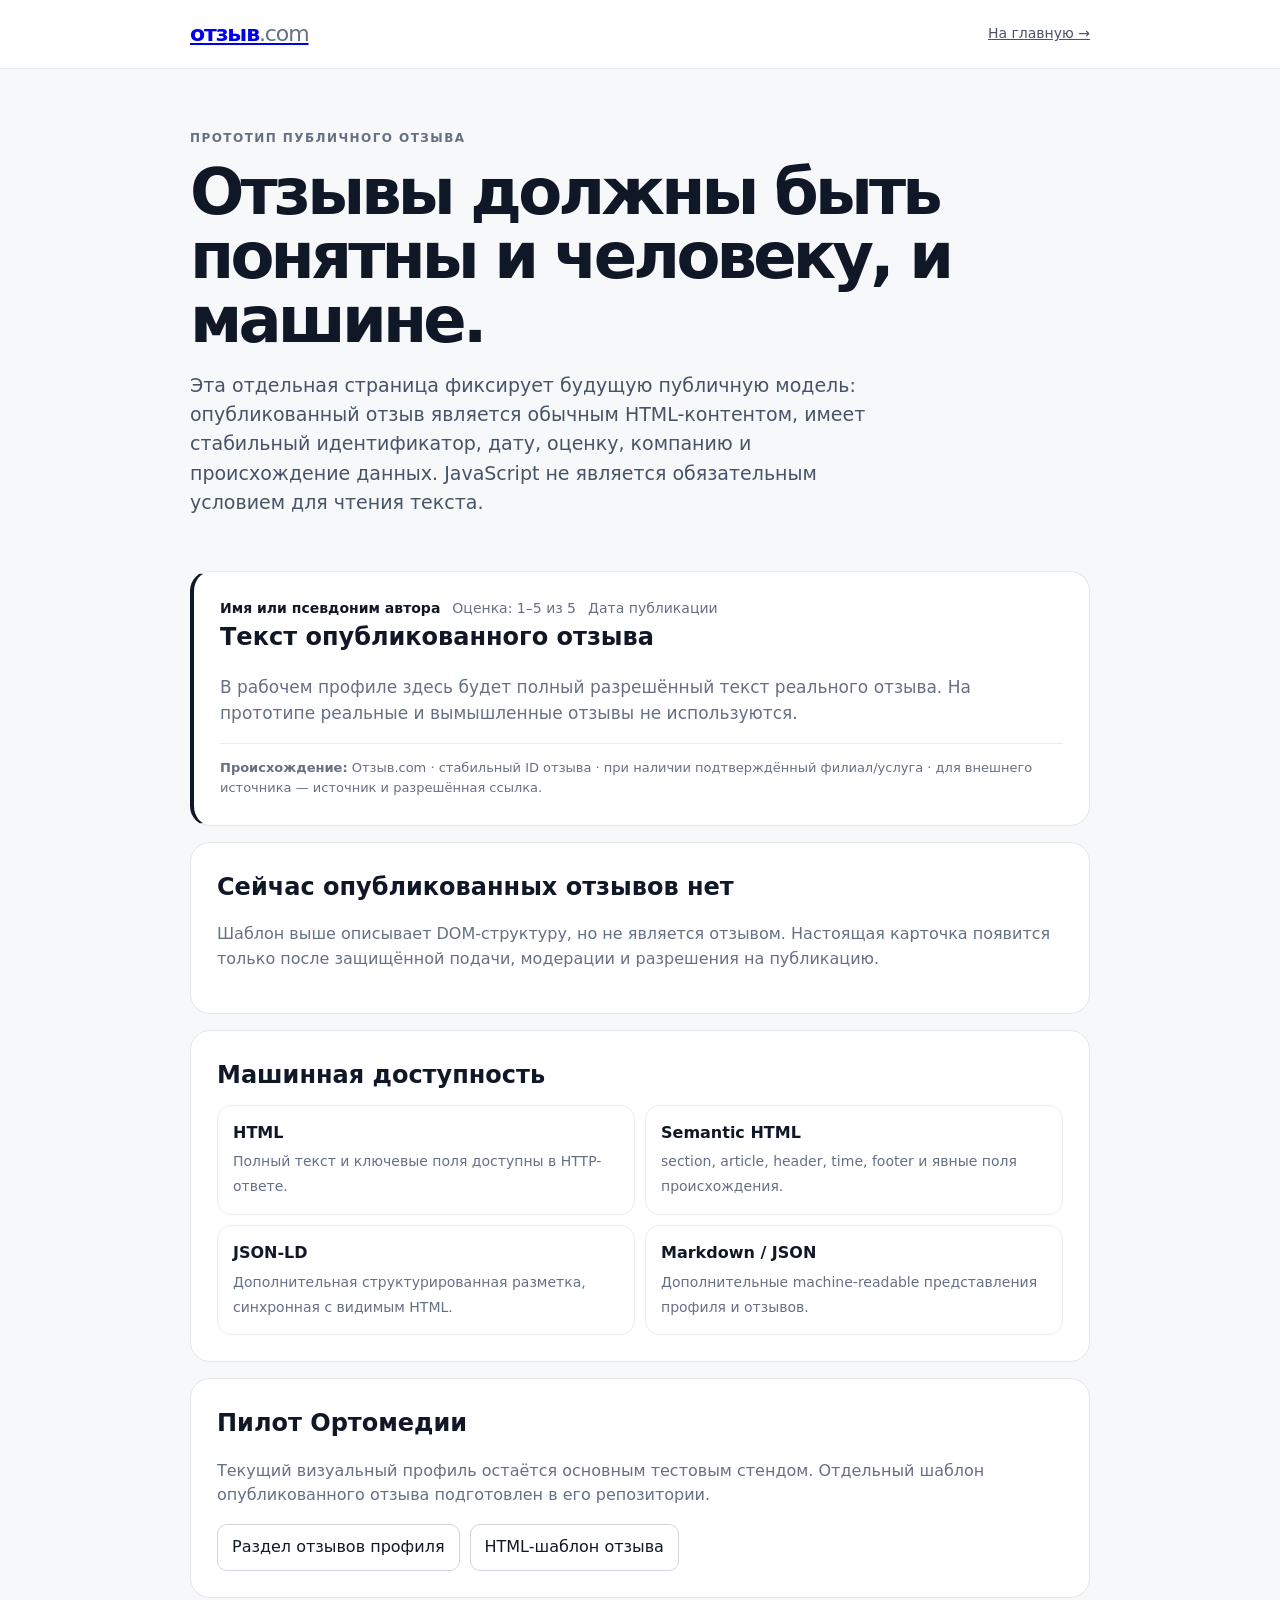
==== reviews/index.html @ f0cb4fe9 "feat(otzovik): add public review HTML prototype page" ====
<!doctype html>
<html lang="ru">
<head>
<meta charset="utf-8">
<meta name="viewport" content="width=device-width,initial-scale=1">
<meta name="robots" content="noindex,nofollow">
<link rel="canonical" href="https://отзыв.com/reviews/">
<meta name="description" content="Прототип публичной структуры отзывов Отзыв.com: человекочитаемый HTML, происхождение данных и машинная читаемость.">
<title>Отзывы — HTML-прототип | Отзыв.com</title>
<style>*{box-sizing:border-box}body{margin:0;background:#f7f8fa;color:#101828;font-family:Inter,system-ui,sans-serif;line-height:1.55}.wrap{width:min(900px,calc(100% - 32px));margin:auto}header{background:#fff;border-bottom:1px solid #e5e7eb}.nav{min-height:68px;display:flex;align-items:center;justify-content:space-between}.brand{font-size:22px;font-weight:900;letter-spacing:-.05em}.brand span{font-weight:500;color:#667085}.back{font-size:14px;color:#475467}.hero{padding:60px 0 34px}.kicker{font-size:12px;font-weight:800;letter-spacing:.12em;color:#667085}.hero h1{font-size:clamp(38px,7vw,64px);line-height:1;letter-spacing:-.06em;margin:12px 0 18px}.lead{font-size:19px;color:#475467;max-width:720px}.card{background:#fff;border:1px solid #e5e7eb;border-radius:20px;padding:26px;margin-bottom:16px}.card h2{margin:0 0 10px}.card p{color:#667085}.schema{display:grid;grid-template-columns:repeat(2,1fr);gap:10px}.item{padding:15px;border:1px solid #eaecf0;border-radius:14px}.item b{display:block;margin-bottom:4px}.item span{font-size:14px;color:#667085}.review-template{border-left:4px solid #101828}.meta{display:flex;gap:12px;flex-wrap:wrap;font-size:14px;color:#667085}.meta strong{color:#101828}.review-text{font-size:17px}.provenance{border-top:1px solid #eaecf0;padding-top:14px;font-size:13px;color:#667085}.links{display:flex;gap:10px;flex-wrap:wrap}.links a{padding:10px 14px;border:1px solid #d0d5dd;border-radius:10px;color:#101828;text-decoration:none}@media(max-width:650px){.schema{grid-template-columns:1fr}.hero{padding-top:42px}}
</style>
</head>
<body>
<header><div class="wrap nav"><a class="brand" href="https://отзыв.com/">отзыв<span>.com</span></a><a class="back" href="https://yumis84.github.io/otzovik/">На главную →</a></div></header>
<main>
<section class="hero"><div class="wrap"><div class="kicker">ПРОТОТИП ПУБЛИЧНОГО ОТЗЫВА</div><h1>Отзывы должны быть понятны и человеку, и машине.</h1><p class="lead">Эта отдельная страница фиксирует будущую публичную модель: опубликованный отзыв является обычным HTML-контентом, имеет стабильный идентификатор, дату, оценку, компанию и происхождение данных. JavaScript не является обязательным условием для чтения текста.</p></div></section>
<section><div class="wrap">
<article class="card review-template" id="review-template" data-review-id="REPLACE_WITH_STABLE_REVIEW_ID">
<div class="meta"><strong>Имя или псевдоним автора</strong><span>Оценка: 1–5 из 5</span><time datetime="2026-09-05">Дата публикации</time></div>
<h2>Текст опубликованного отзыва</h2>
<p class="review-text">В рабочем профиле здесь будет полный разрешённый текст реального отзыва. На прототипе реальные и вымышленные отзывы не используются.</p>
<div class="provenance"><b>Происхождение:</b> Отзыв.com · стабильный ID отзыва · при наличии подтверждённый филиал/услуга · для внешнего источника — источник и разрешённая ссылка.</div>
</article>
<div class="card"><h2>Сейчас опубликованных отзывов нет</h2><p>Шаблон выше описывает DOM-структуру, но не является отзывом. Настоящая карточка появится только после защищённой подачи, модерации и разрешения на публикацию.</p></div>
<div class="card"><h2>Машинная доступность</h2><div class="schema"><div class="item"><b>HTML</b><span>Полный текст и ключевые поля доступны в HTTP-ответе.</span></div><div class="item"><b>Semantic HTML</b><span>section, article, header, time, footer и явные поля происхождения.</span></div><div class="item"><b>JSON-LD</b><span>Дополнительная структурированная разметка, синхронная с видимым HTML.</span></div><div class="item"><b>Markdown / JSON</b><span>Дополнительные machine-readable представления профиля и отзывов.</span></div></div></div>
<div class="card"><h2>Пилот Ортомедии</h2><p>Текущий визуальный профиль остаётся основным тестовым стендом. Отдельный шаблон опубликованного отзыва подготовлен в его репозитории.</p><div class="links"><a href="https://yumis84.github.io/ortomediya/profile.html#own">Раздел отзывов профиля</a><a href="https://yumis84.github.io/ortomediya/published-review-template-v1.html">HTML-шаблон отзыва</a></div></div>
</div></section>
</main>
</body>
</html>
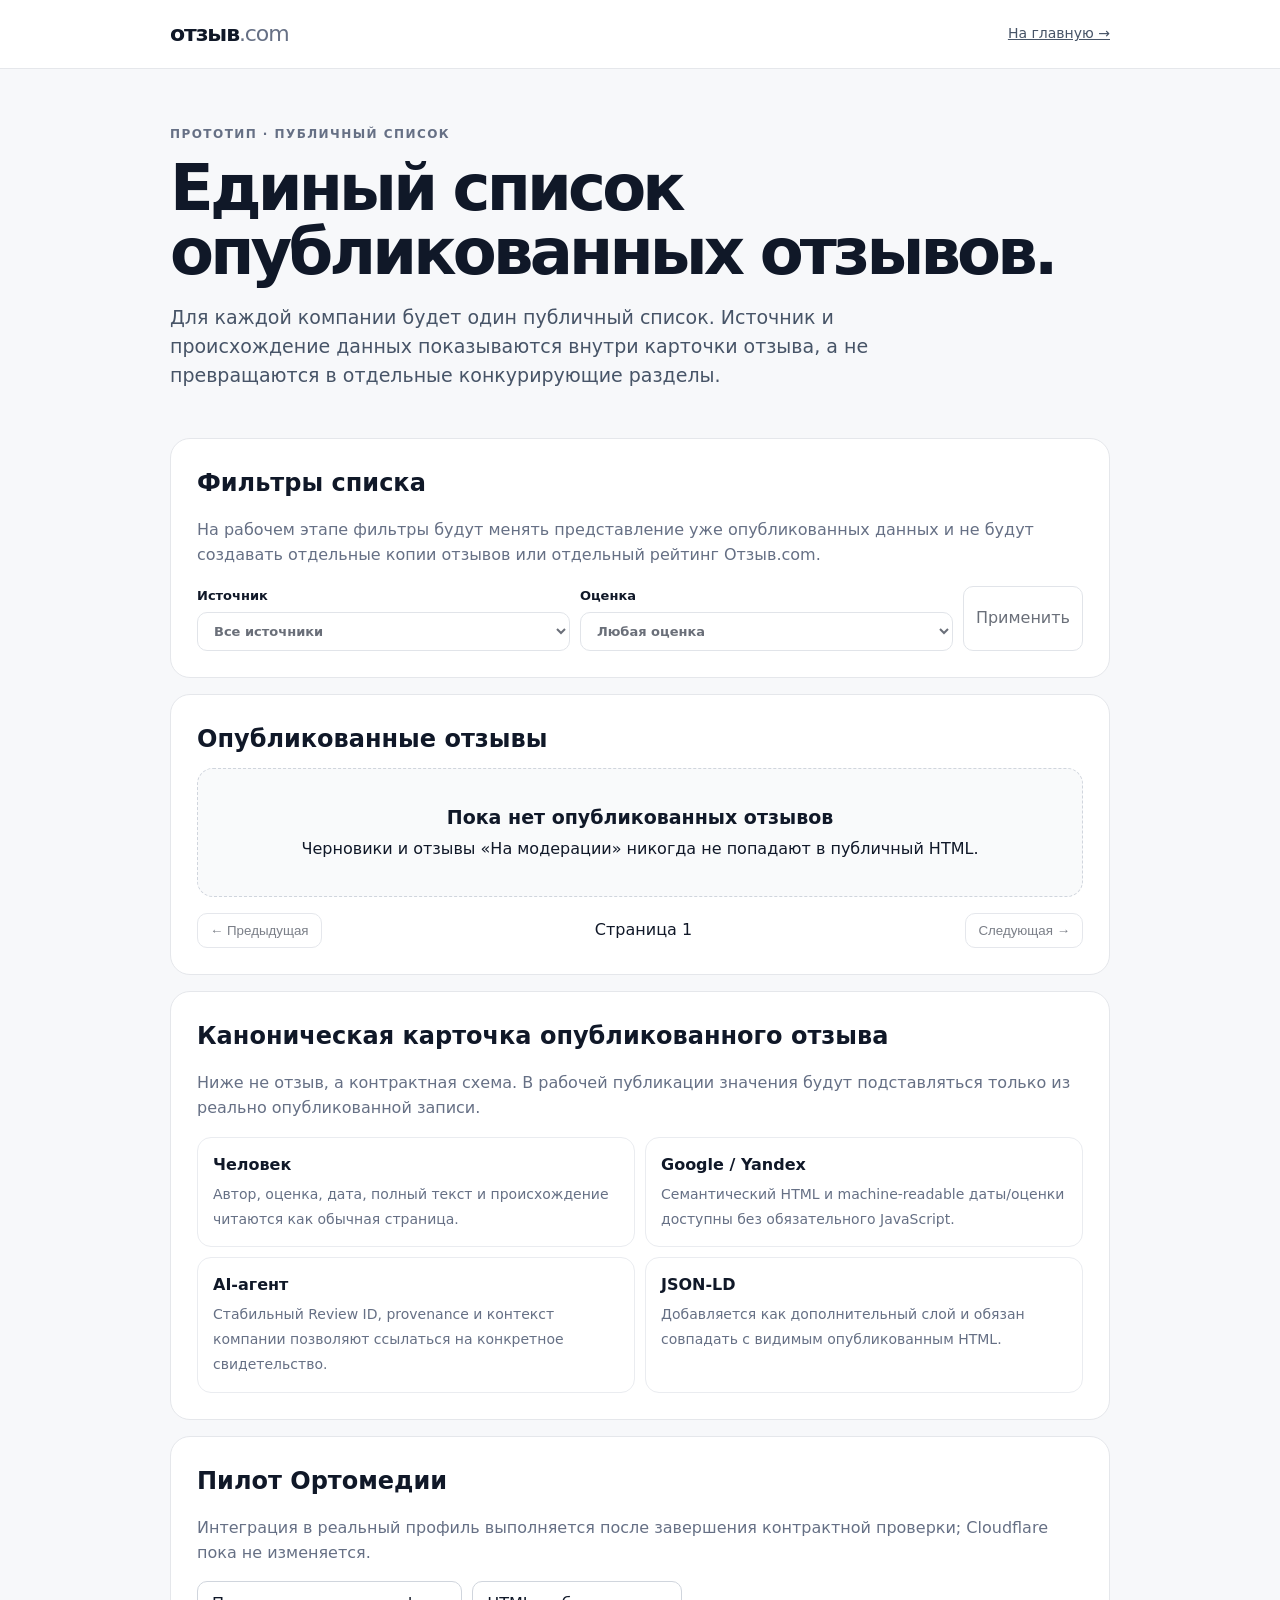
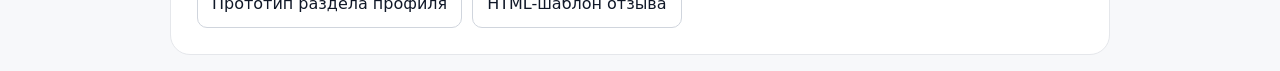
==== commit c100cd0e: "feat(otzovik): expand public review list prototype" ====
--- a/reviews/index.html
+++ b/reviews/index.html
@@ -5,25 +5,32 @@
 <meta name="viewport" content="width=device-width,initial-scale=1">
 <meta name="robots" content="noindex,nofollow">
 <link rel="canonical" href="https://отзыв.com/reviews/">
-<meta name="description" content="Прототип публичной структуры отзывов Отзыв.com: человекочитаемый HTML, происхождение данных и машинная читаемость.">
-<title>Отзывы — HTML-прототип | Отзыв.com</title>
-<style>*{box-sizing:border-box}body{margin:0;background:#f7f8fa;color:#101828;font-family:Inter,system-ui,sans-serif;line-height:1.55}.wrap{width:min(900px,calc(100% - 32px));margin:auto}header{background:#fff;border-bottom:1px solid #e5e7eb}.nav{min-height:68px;display:flex;align-items:center;justify-content:space-between}.brand{font-size:22px;font-weight:900;letter-spacing:-.05em}.brand span{font-weight:500;color:#667085}.back{font-size:14px;color:#475467}.hero{padding:60px 0 34px}.kicker{font-size:12px;font-weight:800;letter-spacing:.12em;color:#667085}.hero h1{font-size:clamp(38px,7vw,64px);line-height:1;letter-spacing:-.06em;margin:12px 0 18px}.lead{font-size:19px;color:#475467;max-width:720px}.card{background:#fff;border:1px solid #e5e7eb;border-radius:20px;padding:26px;margin-bottom:16px}.card h2{margin:0 0 10px}.card p{color:#667085}.schema{display:grid;grid-template-columns:repeat(2,1fr);gap:10px}.item{padding:15px;border:1px solid #eaecf0;border-radius:14px}.item b{display:block;margin-bottom:4px}.item span{font-size:14px;color:#667085}.review-template{border-left:4px solid #101828}.meta{display:flex;gap:12px;flex-wrap:wrap;font-size:14px;color:#667085}.meta strong{color:#101828}.review-text{font-size:17px}.provenance{border-top:1px solid #eaecf0;padding-top:14px;font-size:13px;color:#667085}.links{display:flex;gap:10px;flex-wrap:wrap}.links a{padding:10px 14px;border:1px solid #d0d5dd;border-radius:10px;color:#101828;text-decoration:none}@media(max-width:650px){.schema{grid-template-columns:1fr}.hero{padding-top:42px}}
+<meta name="description" content="Прототип публичного списка отзывов Отзыв.com: единый список, фильтры, происхождение данных и машинная читаемость.">
+<title>Отзывы — прототип публичного списка | Отзыв.com</title>
+<style>
+*{box-sizing:border-box}body{margin:0;background:#f7f8fa;color:#101828;font-family:Inter,system-ui,sans-serif;line-height:1.55}.wrap{width:min(940px,calc(100% - 32px));margin:auto}header{background:#fff;border-bottom:1px solid #e5e7eb}.nav{min-height:68px;display:flex;align-items:center;justify-content:space-between}.brand{font-size:22px;font-weight:900;letter-spacing:-.05em;color:#101828;text-decoration:none}.brand span{font-weight:500;color:#667085}.back{font-size:14px;color:#475467}.hero{padding:56px 0 28px}.kicker{font-size:12px;font-weight:800;letter-spacing:.12em;color:#667085}.hero h1{font-size:clamp(38px,7vw,64px);line-height:1;letter-spacing:-.06em;margin:12px 0 18px}.lead{font-size:19px;color:#475467;max-width:760px}.card{background:#fff;border:1px solid #e5e7eb;border-radius:20px;padding:26px;margin-bottom:16px}.card h2{margin:0 0 10px}.card p{color:#667085}.toolbar{display:grid;grid-template-columns:1fr 1fr auto;gap:10px;margin-top:18px}.toolbar label{display:grid;gap:6px;font-size:13px;font-weight:750}.toolbar select,.toolbar button{font:inherit;border:1px solid #d0d5dd;border-radius:10px;padding:10px 12px;background:#fff;color:#101828}.toolbar button{cursor:default}.toolbar [disabled]{opacity:.62}.empty{padding:34px 20px;text-align:center;border:1px dashed #d0d5dd;border-radius:16px;background:#f9fafb}.empty strong{display:block;font-size:19px;margin-bottom:5px}.review-template{border-left:4px solid #101828}.meta{display:flex;gap:12px;flex-wrap:wrap;font-size:14px;color:#667085}.meta strong{color:#101828}.review-text{font-size:17px}.provenance{border-top:1px solid #eaecf0;padding-top:14px;font-size:13px;color:#667085}.response,.complaint{margin-top:16px;padding:14px;border-radius:12px}.response{background:#f8fafc;border:1px solid #e4e7ec}.complaint{border:1px solid #eaecf0}.response b,.complaint b{display:block;margin-bottom:4px}.pagination{display:flex;align-items:center;justify-content:space-between;gap:12px;margin-top:16px}.pagination button{border:1px solid #d0d5dd;border-radius:10px;padding:9px 12px;background:#fff;color:#101828}.pagination button:disabled{opacity:.55}.schema{display:grid;grid-template-columns:repeat(2,1fr);gap:10px}.item{padding:15px;border:1px solid #eaecf0;border-radius:14px}.item b{display:block;margin-bottom:4px}.item span{font-size:14px;color:#667085}.links{display:flex;gap:10px;flex-wrap:wrap}.links a{padding:10px 14px;border:1px solid #d0d5dd;border-radius:10px;color:#101828;text-decoration:none}@media(max-width:650px){.toolbar,.schema{grid-template-columns:1fr}.hero{padding-top:42px}.card{padding:20px}.pagination{align-items:stretch;flex-direction:column}}
 </style>
 </head>
 <body>
 <header><div class="wrap nav"><a class="brand" href="https://отзыв.com/">отзыв<span>.com</span></a><a class="back" href="https://yumis84.github.io/otzovik/">На главную →</a></div></header>
 <main>
-<section class="hero"><div class="wrap"><div class="kicker">ПРОТОТИП ПУБЛИЧНОГО ОТЗЫВА</div><h1>Отзывы должны быть понятны и человеку, и машине.</h1><p class="lead">Эта отдельная страница фиксирует будущую публичную модель: опубликованный отзыв является обычным HTML-контентом, имеет стабильный идентификатор, дату, оценку, компанию и происхождение данных. JavaScript не является обязательным условием для чтения текста.</p></div></section>
+<section class="hero"><div class="wrap"><div class="kicker">ПРОТОТИП · ПУБЛИЧНЫЙ СПИСОК</div><h1>Единый список опубликованных отзывов.</h1><p class="lead">Для каждой компании будет один публичный список. Источник и происхождение данных показываются внутри карточки отзыва, а не превращаются в отдельные конкурирующие разделы.</p></div></section>
 <section><div class="wrap">
-<article class="card review-template" id="review-template" data-review-id="REPLACE_WITH_STABLE_REVIEW_ID">
-<div class="meta"><strong>Имя или псевдоним автора</strong><span>Оценка: 1–5 из 5</span><time datetime="2026-09-05">Дата публикации</time></div>
-<h2>Текст опубликованного отзыва</h2>
-<p class="review-text">В рабочем профиле здесь будет полный разрешённый текст реального отзыва. На прототипе реальные и вымышленные отзывы не используются.</p>
-<div class="provenance"><b>Происхождение:</b> Отзыв.com · стабильный ID отзыва · при наличии подтверждённый филиал/услуга · для внешнего источника — источник и разрешённая ссылка.</div>
-</article>
-<div class="card"><h2>Сейчас опубликованных отзывов нет</h2><p>Шаблон выше описывает DOM-структуру, но не является отзывом. Настоящая карточка появится только после защищённой подачи, модерации и разрешения на публикацию.</p></div>
-<div class="card"><h2>Машинная доступность</h2><div class="schema"><div class="item"><b>HTML</b><span>Полный текст и ключевые поля доступны в HTTP-ответе.</span></div><div class="item"><b>Semantic HTML</b><span>section, article, header, time, footer и явные поля происхождения.</span></div><div class="item"><b>JSON-LD</b><span>Дополнительная структурированная разметка, синхронная с видимым HTML.</span></div><div class="item"><b>Markdown / JSON</b><span>Дополнительные machine-readable представления профиля и отзывов.</span></div></div></div>
-<div class="card"><h2>Пилот Ортомедии</h2><p>Текущий визуальный профиль остаётся основным тестовым стендом. Отдельный шаблон опубликованного отзыва подготовлен в его репозитории.</p><div class="links"><a href="https://yumis84.github.io/ortomediya/profile.html#own">Раздел отзывов профиля</a><a href="https://yumis84.github.io/ortomediya/published-review-template-v1.html">HTML-шаблон отзыва</a></div></div>
+<div class="card">
+<h2>Фильтры списка</h2>
+<p>На рабочем этапе фильтры будут менять представление уже опубликованных данных и не будут создавать отдельные копии отзывов или отдельный рейтинг Отзыв.com.</p>
+<div class="toolbar" aria-label="Фильтры отзывов — прототип"><label>Источник<select disabled><option>Все источники</option><option>Отзыв.com</option><option>Внешние источники</option></select></label><label>Оценка<select disabled><option>Любая оценка</option><option>5 из 5</option><option>4 из 5</option><option>3 из 5</option><option>2 из 5</option><option>1 из 5</option></select></label><button type="button" disabled>Применить</button></div>
+</div>
+<div class="card" id="reviews" aria-labelledby="reviews-heading">
+<h2 id="reviews-heading">Опубликованные отзывы</h2>
+<div class="empty"><strong>Пока нет опубликованных отзывов</strong><span>Черновики и отзывы «На модерации» никогда не попадают в публичный HTML.</span></div>
+<div class="pagination" aria-label="Пагинация отзывов — прототип"><button type="button" disabled>← Предыдущая</button><span aria-current="page">Страница 1</span><button type="button" disabled>Следующая →</button></div>
+</div>
+<div class="card"><h2>Каноническая карточка опубликованного отзыва</h2><p>Ниже не отзыв, а контрактная схема. В рабочей публикации значения будут подставляться только из реально опубликованной записи.</p>
+<template id="published-review-template"><article class="review" id="review-REPLACE_WITH_STABLE_REVIEW_ID" data-review-id="REPLACE_WITH_STABLE_REVIEW_ID"><header><h3>Имя или псевдоним автора</h3><div class="meta"><span aria-label="Оценка: N из 5">Оценка: N из 5</span><time datetime="YYYY-MM-DD">Дата публикации</time></div></header><p class="review-text">Полный разрешённый текст реального отзыва.</p><footer class="provenance"><b>Происхождение</b><div>Компания: Ортомедия</div><div>Источник: Отзыв.com</div><div>Стабильный Review ID: REPLACE_WITH_STABLE_REVIEW_ID</div><div>Филиал/услуга: только если подтверждены данными подачи</div></footer><div class="response"><b>Ответ компании</b><span>Показывается только если опубликован ответ, привязанный к этому отзыву.</span></div><div class="complaint"><b>Сообщить о проблеме</b><span>Механизм жалобы будет отдельным действием и не изменяет опубликованный текст без модерационного решения.</span></div></article></template>
+<div class="schema"><div class="item"><b>Человек</b><span>Автор, оценка, дата, полный текст и происхождение читаются как обычная страница.</span></div><div class="item"><b>Google / Yandex</b><span>Семантический HTML и machine-readable даты/оценки доступны без обязательного JavaScript.</span></div><div class="item"><b>AI-агент</b><span>Стабильный Review ID, provenance и контекст компании позволяют ссылаться на конкретное свидетельство.</span></div><div class="item"><b>JSON-LD</b><span>Добавляется как дополнительный слой и обязан совпадать с видимым опубликованным HTML.</span></div></div>
+</div>
+<div class="card"><h2>Пилот Ортомедии</h2><p>Интеграция в реальный профиль выполняется после завершения контрактной проверки; Cloudflare пока не изменяется.</p><div class="links"><a href="https://yumis84.github.io/ortomediya/profile-review-v1.html">Прототип раздела профиля</a><a href="https://yumis84.github.io/ortomediya/published-review-template-v1.html">HTML-шаблон отзыва</a></div></div>
 </div></section>
 </main>
 </body>
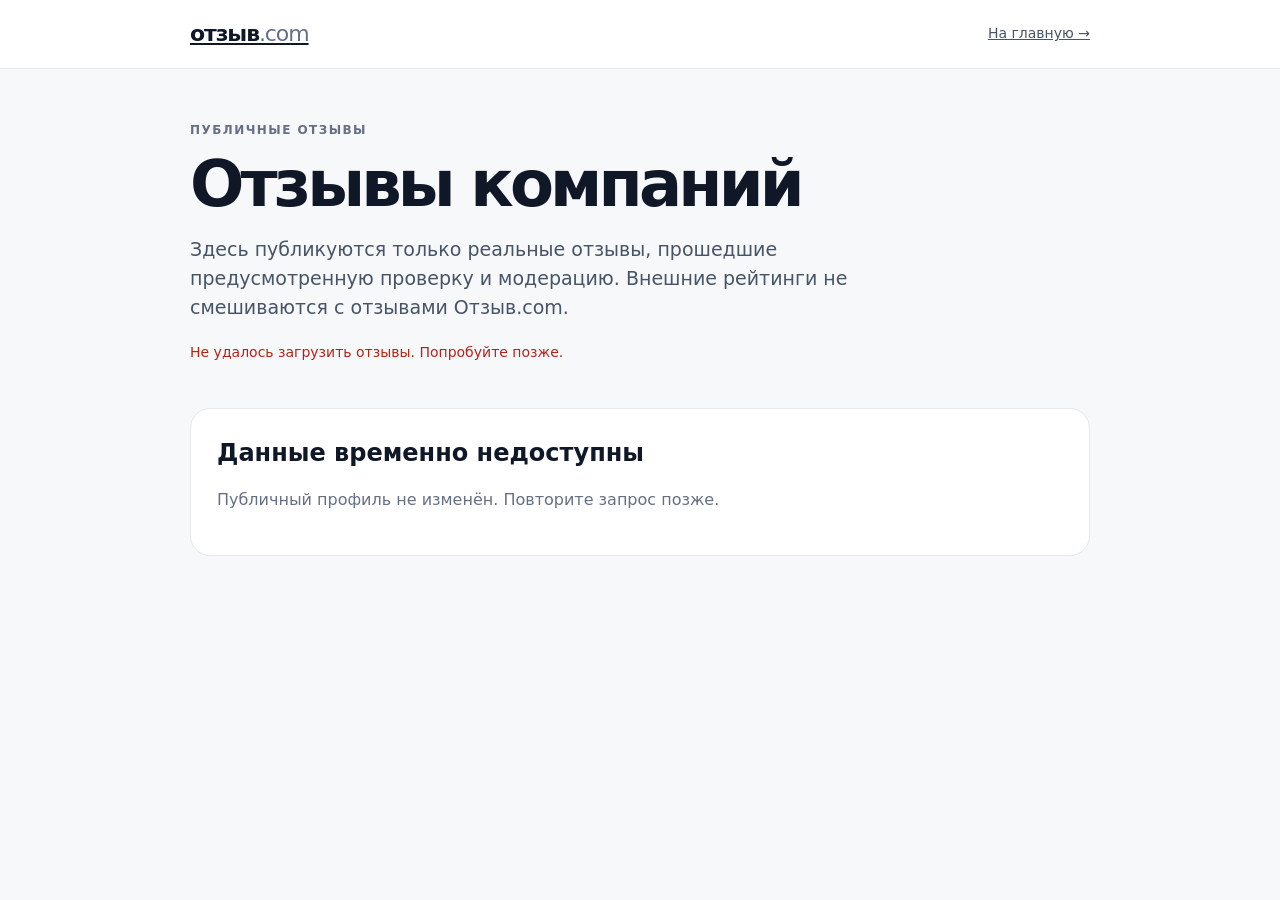
==== commit 749055ee: "feat: connect public reviews renderer to Supabase RPC" ====
--- a/reviews/index.html
+++ b/reviews/index.html
@@ -1,37 +1,16 @@
 <!doctype html>
 <html lang="ru">
 <head>
-<meta charset="utf-8">
-<meta name="viewport" content="width=device-width,initial-scale=1">
-<meta name="robots" content="noindex,nofollow">
-<link rel="canonical" href="https://отзыв.com/reviews/">
-<meta name="description" content="Прототип публичного списка отзывов Отзыв.com: единый список, фильтры, происхождение данных и машинная читаемость.">
-<title>Отзывы — прототип публичного списка | Отзыв.com</title>
-<style>
-*{box-sizing:border-box}body{margin:0;background:#f7f8fa;color:#101828;font-family:Inter,system-ui,sans-serif;line-height:1.55}.wrap{width:min(940px,calc(100% - 32px));margin:auto}header{background:#fff;border-bottom:1px solid #e5e7eb}.nav{min-height:68px;display:flex;align-items:center;justify-content:space-between}.brand{font-size:22px;font-weight:900;letter-spacing:-.05em;color:#101828;text-decoration:none}.brand span{font-weight:500;color:#667085}.back{font-size:14px;color:#475467}.hero{padding:56px 0 28px}.kicker{font-size:12px;font-weight:800;letter-spacing:.12em;color:#667085}.hero h1{font-size:clamp(38px,7vw,64px);line-height:1;letter-spacing:-.06em;margin:12px 0 18px}.lead{font-size:19px;color:#475467;max-width:760px}.card{background:#fff;border:1px solid #e5e7eb;border-radius:20px;padding:26px;margin-bottom:16px}.card h2{margin:0 0 10px}.card p{color:#667085}.toolbar{display:grid;grid-template-columns:1fr 1fr auto;gap:10px;margin-top:18px}.toolbar label{display:grid;gap:6px;font-size:13px;font-weight:750}.toolbar select,.toolbar button{font:inherit;border:1px solid #d0d5dd;border-radius:10px;padding:10px 12px;background:#fff;color:#101828}.toolbar button{cursor:default}.toolbar [disabled]{opacity:.62}.empty{padding:34px 20px;text-align:center;border:1px dashed #d0d5dd;border-radius:16px;background:#f9fafb}.empty strong{display:block;font-size:19px;margin-bottom:5px}.review-template{border-left:4px solid #101828}.meta{display:flex;gap:12px;flex-wrap:wrap;font-size:14px;color:#667085}.meta strong{color:#101828}.review-text{font-size:17px}.provenance{border-top:1px solid #eaecf0;padding-top:14px;font-size:13px;color:#667085}.response,.complaint{margin-top:16px;padding:14px;border-radius:12px}.response{background:#f8fafc;border:1px solid #e4e7ec}.complaint{border:1px solid #eaecf0}.response b,.complaint b{display:block;margin-bottom:4px}.pagination{display:flex;align-items:center;justify-content:space-between;gap:12px;margin-top:16px}.pagination button{border:1px solid #d0d5dd;border-radius:10px;padding:9px 12px;background:#fff;color:#101828}.pagination button:disabled{opacity:.55}.schema{display:grid;grid-template-columns:repeat(2,1fr);gap:10px}.item{padding:15px;border:1px solid #eaecf0;border-radius:14px}.item b{display:block;margin-bottom:4px}.item span{font-size:14px;color:#667085}.links{display:flex;gap:10px;flex-wrap:wrap}.links a{padding:10px 14px;border:1px solid #d0d5dd;border-radius:10px;color:#101828;text-decoration:none}@media(max-width:650px){.toolbar,.schema{grid-template-columns:1fr}.hero{padding-top:42px}.card{padding:20px}.pagination{align-items:stretch;flex-direction:column}}
-</style>
+<meta charset="utf-8"><meta name="viewport" content="width=device-width,initial-scale=1">
+<meta name="robots" content="noindex,nofollow"><link rel="canonical" href="https://отзыв.com/reviews/">
+<meta name="description" content="Опубликованные отзывы Отзыв.com с происхождением данных и машиночитаемой структурой."><title>Отзывы — Отзыв.com</title>
+<style>*{box-sizing:border-box}body{margin:0;background:#f7f8fa;color:#101828;font-family:Inter,system-ui,sans-serif;line-height:1.55}.wrap{width:min(900px,calc(100% - 32px));margin:auto}header{background:#fff;border-bottom:1px solid #e5e7eb}.nav{min-height:68px;display:flex;align-items:center;justify-content:space-between}.brand{font-size:22px;font-weight:900;letter-spacing:-.05em}.brand span{font-weight:500;color:#667085}.back{font-size:14px;color:#475467}.hero{padding:52px 0 30px}.kicker{font-size:12px;font-weight:800;letter-spacing:.12em;color:#667085}.hero h1{font-size:clamp(38px,7vw,64px);line-height:1;letter-spacing:-.06em;margin:12px 0 18px}.lead{font-size:19px;color:#475467;max-width:720px}.card{background:#fff;border:1px solid #e5e7eb;border-radius:20px;padding:26px;margin-bottom:16px}.card h2{margin:0 0 10px}.muted{color:#667085}.meta{display:flex;gap:12px;flex-wrap:wrap;font-size:14px;color:#667085}.meta strong{color:#101828}.rating{font-weight:800}.review-text{font-size:17px;white-space:pre-wrap}.provenance{border-top:1px solid #eaecf0;padding-top:14px;margin-top:18px;font-size:13px;color:#667085}.empty{text-align:center;padding:42px 26px}.source{display:inline-block;margin-top:10px;color:#475467;font-size:13px}.status{font-size:14px;color:#475467}.error{color:#b42318}.skeleton{height:150px;background:linear-gradient(90deg,#f2f4f7,#fff,#f2f4f7);border-radius:16px}a{color:inherit}@media(max-width:650px){.hero{padding-top:38px}}</style>
+<script type="application/ld+json" id="reviews-jsonld">{"@context":"https://schema.org","@type":"ItemList","name":"Отзывы Отзыв.com","itemListElement":[]}</script>
 </head>
-<body>
-<header><div class="wrap nav"><a class="brand" href="https://отзыв.com/">отзыв<span>.com</span></a><a class="back" href="https://yumis84.github.io/otzovik/">На главную →</a></div></header>
-<main>
-<section class="hero"><div class="wrap"><div class="kicker">ПРОТОТИП · ПУБЛИЧНЫЙ СПИСОК</div><h1>Единый список опубликованных отзывов.</h1><p class="lead">Для каждой компании будет один публичный список. Источник и происхождение данных показываются внутри карточки отзыва, а не превращаются в отдельные конкурирующие разделы.</p></div></section>
-<section><div class="wrap">
-<div class="card">
-<h2>Фильтры списка</h2>
-<p>На рабочем этапе фильтры будут менять представление уже опубликованных данных и не будут создавать отдельные копии отзывов или отдельный рейтинг Отзыв.com.</p>
-<div class="toolbar" aria-label="Фильтры отзывов — прототип"><label>Источник<select disabled><option>Все источники</option><option>Отзыв.com</option><option>Внешние источники</option></select></label><label>Оценка<select disabled><option>Любая оценка</option><option>5 из 5</option><option>4 из 5</option><option>3 из 5</option><option>2 из 5</option><option>1 из 5</option></select></label><button type="button" disabled>Применить</button></div>
-</div>
-<div class="card" id="reviews" aria-labelledby="reviews-heading">
-<h2 id="reviews-heading">Опубликованные отзывы</h2>
-<div class="empty"><strong>Пока нет опубликованных отзывов</strong><span>Черновики и отзывы «На модерации» никогда не попадают в публичный HTML.</span></div>
-<div class="pagination" aria-label="Пагинация отзывов — прототип"><button type="button" disabled>← Предыдущая</button><span aria-current="page">Страница 1</span><button type="button" disabled>Следующая →</button></div>
-</div>
-<div class="card"><h2>Каноническая карточка опубликованного отзыва</h2><p>Ниже не отзыв, а контрактная схема. В рабочей публикации значения будут подставляться только из реально опубликованной записи.</p>
-<template id="published-review-template"><article class="review" id="review-REPLACE_WITH_STABLE_REVIEW_ID" data-review-id="REPLACE_WITH_STABLE_REVIEW_ID"><header><h3>Имя или псевдоним автора</h3><div class="meta"><span aria-label="Оценка: N из 5">Оценка: N из 5</span><time datetime="YYYY-MM-DD">Дата публикации</time></div></header><p class="review-text">Полный разрешённый текст реального отзыва.</p><footer class="provenance"><b>Происхождение</b><div>Компания: Ортомедия</div><div>Источник: Отзыв.com</div><div>Стабильный Review ID: REPLACE_WITH_STABLE_REVIEW_ID</div><div>Филиал/услуга: только если подтверждены данными подачи</div></footer><div class="response"><b>Ответ компании</b><span>Показывается только если опубликован ответ, привязанный к этому отзыву.</span></div><div class="complaint"><b>Сообщить о проблеме</b><span>Механизм жалобы будет отдельным действием и не изменяет опубликованный текст без модерационного решения.</span></div></article></template>
-<div class="schema"><div class="item"><b>Человек</b><span>Автор, оценка, дата, полный текст и происхождение читаются как обычная страница.</span></div><div class="item"><b>Google / Yandex</b><span>Семантический HTML и machine-readable даты/оценки доступны без обязательного JavaScript.</span></div><div class="item"><b>AI-агент</b><span>Стабильный Review ID, provenance и контекст компании позволяют ссылаться на конкретное свидетельство.</span></div><div class="item"><b>JSON-LD</b><span>Добавляется как дополнительный слой и обязан совпадать с видимым опубликованным HTML.</span></div></div>
-</div>
-<div class="card"><h2>Пилот Ортомедии</h2><p>Интеграция в реальный профиль выполняется после завершения контрактной проверки; Cloudflare пока не изменяется.</p><div class="links"><a href="https://yumis84.github.io/ortomediya/profile-review-v1.html">Прототип раздела профиля</a><a href="https://yumis84.github.io/ortomediya/published-review-template-v1.html">HTML-шаблон отзыва</a></div></div>
-</div></section>
-</main>
-</body>
-</html>
+<body><header><div class="wrap nav"><a class="brand" href="https://отзыв.com/">отзыв<span>.com</span></a><a class="back" href="https://отзыв.com/">На главную →</a></div></header>
+<main><section class="hero"><div class="wrap"><div class="kicker">ПУБЛИЧНЫЕ ОТЗЫВЫ</div><h1 id="title">Отзывы компаний</h1><p class="lead">Здесь публикуются только реальные отзывы, прошедшие предусмотренную проверку и модерацию. Внешние рейтинги не смешиваются с отзывами Отзыв.com.</p><p class="status" id="status">Загрузка данных…</p></div></section><section><div class="wrap" id="content"><div class="card skeleton" aria-hidden="true"></div></div></section></main>
+<script>
+const SUPABASE_URL='https://rzhlcszqtuhkhfibygnk.supabase.co';const SUPABASE_KEY='sb_publishable_yhqWJ1eWUznBkqKwPogTrw_xCdCbFA-';const params=new URLSearchParams(location.search);const slug=params.get('company')||'ortomediya';
+const esc=v=>String(v??'').replace(/[&<>\"']/g,c=>({'&':'&amp;','<':'&lt;','>':'&gt;','\"':'&quot;',"'":'&#39;'}[c]));const date=v=>v?new Intl.DateTimeFormat('ru-RU',{dateStyle:'long'}).format(new Date(v)):'Дата не указана';const stars=n=>{const x=Math.max(0,Math.min(5,Number(n)||0));return '★'.repeat(Math.round(x))+'☆'.repeat(5-Math.round(x));};
+async function load(){const status=document.getElementById('status');try{const r=await fetch(SUPABASE_URL+'/rest/v1/rpc/get_public_company_profile_v2',{method:'POST',headers:{apikey:SUPABASE_KEY,Authorization:'Bearer '+SUPABASE_KEY,'Content-Type':'application/json'},body:JSON.stringify({p_slug:slug})});if(!r.ok)throw new Error('RPC '+r.status);const p=await r.json();if(!p||!p.id)throw new Error('Профиль не найден');document.title='Отзывы — '+p.name+' | Отзыв.com';document.getElementById('title').textContent='Отзывы — '+p.name;const reviews=Array.isArray(p.reviews)?p.reviews:[];status.textContent=reviews.length?'Опубликовано отзывов: '+reviews.length:'Сейчас опубликованных отзывов нет.';const content=document.getElementById('content');if(!reviews.length){content.innerHTML='<article class="card empty"><h2>Пока нет опубликованных отзывов</h2><p class="muted">Здесь появится полный текст реального отзыва только после подачи, проверки, модерации и публикации.</p><p class="source">Рейтинг внешнего источника хранится отдельно и не является отзывом Отзыв.com.</p></article>';return;}content.innerHTML=reviews.map(x=>`<article class="card" id="review-${esc(x.id)}" data-review-id="${esc(x.id)}"><div class="meta"><strong>${esc(x.author||'Автор')}</strong><span class="rating" aria-label="${esc(x.rating)} из ${esc(x.rating_scale||5)}">${stars(x.rating)} ${esc(x.rating)}/${esc(x.rating_scale||5)}</span><time datetime="${esc(x.published_at||'')}">${date(x.published_at)}</time></div><h2>Отзыв</h2><p class="review-text">${esc(x.body||x.excerpt||'')}</p><div class="provenance"><b>Происхождение:</b> ${esc(x.provenance||'Отзыв.com')} · ID: <code>${esc(x.id)}</code>${x.source_url?' · <a href="'+esc(x.source_url)+'" rel="nofollow noopener">Источник</a>':''}</div></article>`).join('');const json=document.getElementById('reviews-jsonld');json.textContent=JSON.stringify({'@context':'https://schema.org','@type':'ItemList','name':'Отзывы — '+p.name,'itemListElement':reviews.map((x,i)=>({'@type':'ListItem','position':i+1,'item':{'@type':'Review','@id':location.origin+location.pathname+'?company='+encodeURIComponent(p.slug)+'#review-'+x.id,'author':{'@type':'Person','name':x.author||'Автор'},'datePublished':x.published_at,'reviewBody':x.body||x.excerpt||'','reviewRating':{'@type':'Rating','ratingValue':x.rating,'bestRating':x.rating_scale||5}}}))});}catch(e){status.className='status error';status.textContent='Не удалось загрузить отзывы. Попробуйте позже.';document.getElementById('content').innerHTML='<article class="card"><h2>Данные временно недоступны</h2><p class="muted">Публичный профиль не изменён. Повторите запрос позже.</p></article>';console.error(e);}}load();
+</script></body></html>
